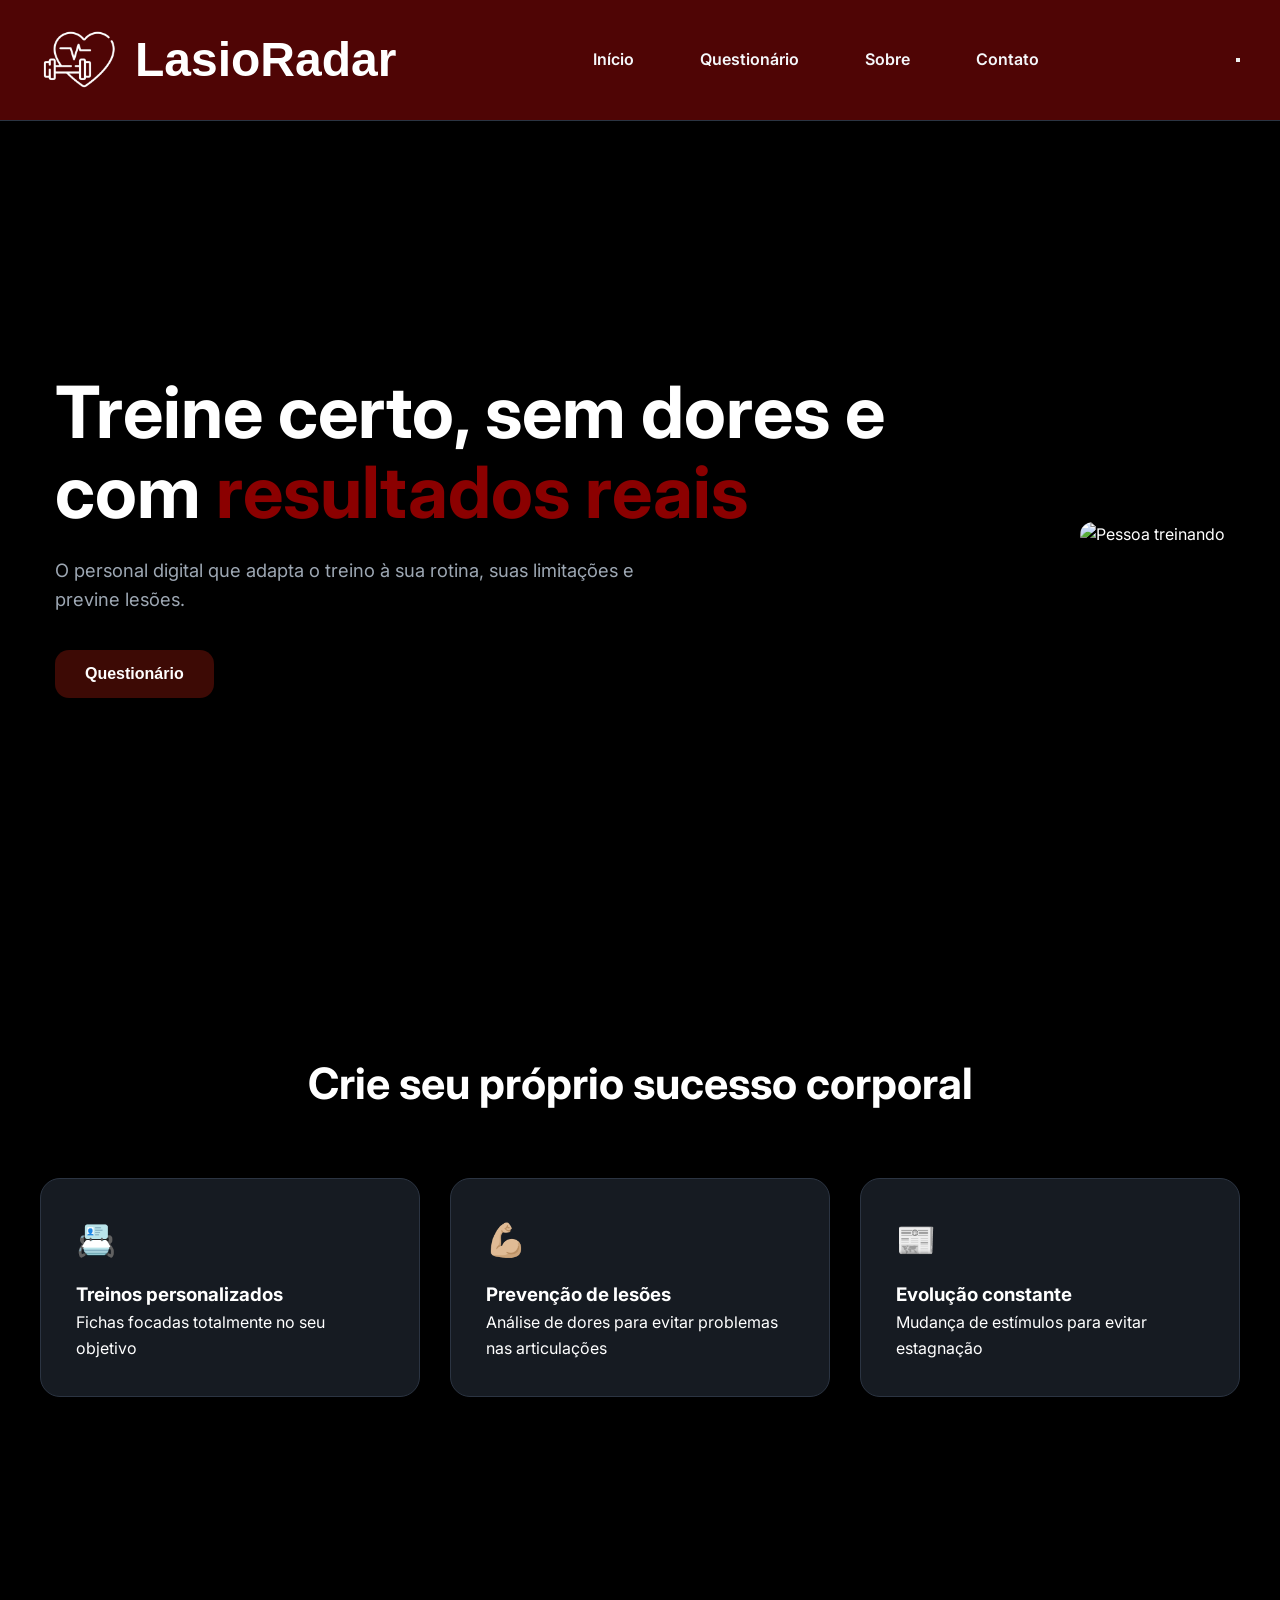
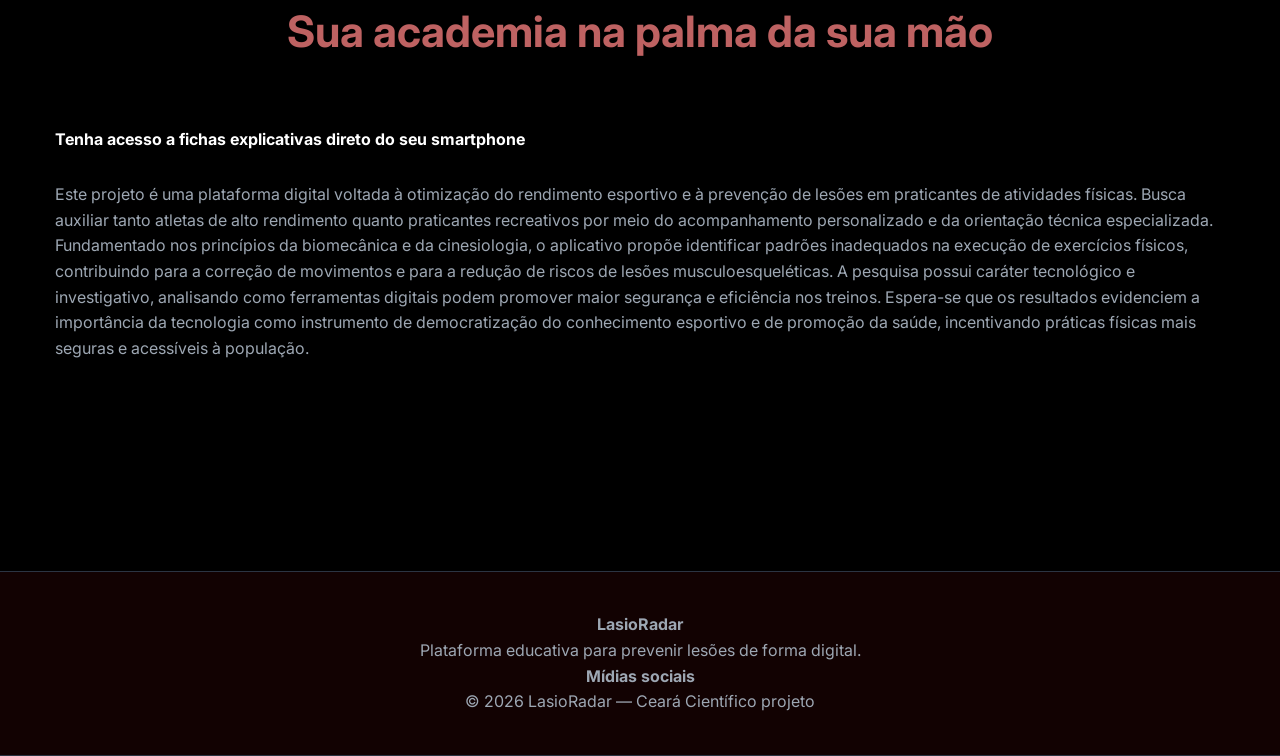
==== LasioRadar-main/index.html @ 0fb5a9ec "Add files via upload" ====
<!DOCTYPE html>
<html lang="pt-br">
<head>
    <meta charset="UTF-8">
    <meta name="viewport" content="width=device-width, initial-scale=1.0">
    <title>LasioRadar</title>

    <link rel="stylesheet" href="style.css">
</head>

<body>

    <!-- HEADER -->

    <header class="cabecalho">
        <div class="Logo">
            <img src="img/logo_Tema_Claro.png" alt="Logo LasioRadar" class="img_logo">

            <h1>LasioRadar</h1>
        </div>

        <nav class="menu">
            <a href="#inicio">Início</a>
            <a href="#Questionário">Questionário</a>
            <a href="#sobre">Sobre</a>
            <a href="#contato">Contato</a>
        </nav>
       <button id="toggleTema" class="btn_tema">  </button>
    </header>

    <!-- MAIN -->

    <main>

        <!-- HERO -->

        <section id="inicio" class="hero">
            <div class="conteudo_hero">
                <h1>
                    Treine certo, sem dores e com
                    <span>resultados reais</span>
                </h1>

                <p>
                    O personal digital que adapta o treino à sua rotina,
                    suas limitações e previne lesões.
                </p>
                 <a href="LaioRadarQuestionario/index_ques.html" >
                <button id="Questionário" class="Primeiro_botao">
                    Questionário
                </button>
                     </a>
            </div>

            <div class="Img_destaque">

                <img
                    src="https://i.pinimg.com/1200x/33/52/d9/3352d9e9a123a36612049253e9c98eac.jpg"
                    alt="Pessoa treinando"
                >

            </div>

        </section>

        <!-- SOBRE -->

        <section id="sobre" class="secao_servicos">
            <h2>Crie seu próprio sucesso corporal</h2>
            <div class="grid_3_colunas">
                <div class="card">
                    <span class="icone">📇</span>
                    <h3>Treinos personalizados</h3>
                    <p> Fichas focadas totalmente no seu objetivo</p>
                </div>

                <div class="card">
                    <span class="icone">💪🏼</span>
                    <h3>Prevenção de lesões</h3>
                    <p>Análise de dores para evitar problemas nas articulações</p>
                </div>

                <div class="card">
                    <span class="icone">📰</span>
                    <h3>Evolução constante</h3>
                    <p>Mudança de estímulos para evitar estagnação</p>
                </div>
            </div>
        </section>

        <!-- SOBRE -->

        <section class="secao_sobre">
            <!-- <div class="img_app">
                <img src="img/logo_Tema_Claro.png" alt="Logo"> </div> -->

            <div class="txt_sobre">
                <h2>
                    Sua academia na palma da sua mão
                </h2>
                <h4> Tenha acesso a fichas explicativas direto do seu smartphone </h4>
                <P>Este projeto é uma plataforma digital voltada à otimização do rendimento esportivo e à prevenção de lesões em praticantes de atividades físicas. Busca auxiliar tanto atletas de alto rendimento quanto praticantes recreativos por meio do acompanhamento personalizado e da orientação técnica especializada. Fundamentado nos princípios da biomecânica e da cinesiologia, o aplicativo propõe identificar padrões inadequados na execução de exercícios físicos, contribuindo para a correção de movimentos e para a redução de riscos de lesões musculoesqueléticas. A pesquisa possui caráter tecnológico e investigativo, analisando como ferramentas digitais podem promover maior segurança e eficiência nos treinos. Espera-se que os resultados evidenciem a importância da tecnologia como instrumento de democratização do conhecimento esportivo e de promoção da saúde, incentivando práticas físicas mais seguras e acessíveis à população.</P>
            </div>
        </section>

        <!-- DEPOIMENTOS -->

       
    </main>

    <!-- FOOTER -->

    <footer id="contato" class="footer">
        <div class="coluna_rodape">
            <h4>LasioRadar</h4>
            <p>
                Plataforma educativa para prevenir lesões de forma digital.
            </p>
        </div>
        <div class="coluna_rodape">
            <h4>Mídias sociais</h4>
            <!-- <p> Instagram • YouTube • TikTok </p> -->
        </div>
        <p>
            © 2026 LasioRadar — Ceará Científico projeto
        </p>
       

    </footer>
 <script src="script.js"></script>
</body>
</html>
---- LasioRadar-main/style.css ----
@import url('https://fonts.googleapis.com/css2?family=Inter:wght@400;500;600;700&display=swap');

*{
    margin: 0;
    padding: 0;
    box-sizing: border-box;
}

html{
    scroll-behavior: smooth;
}

:root{

    --cor-fundo: #000000;
    --cor-card: #161b22;
    --cor-card-hover: #1f2630;

    --cor-texto: #ffffff;
    --cor-texto-sec: #9da7b3;

    --cor-primaria: #88090994;
    --cor-primaria-hover: #0052cc;

    --cor-acento: #d4ff00;

    --cor-borda: #2b3442;

    --sombra: 0 10px 30px rgba(0,0,0,0.25);
    --cor-footer:#1d0404a4;

    --radius: 20px;
    
}
.light_mode{

    --cor-fundo: #f8f7eb;
    --cor-card: #ffffff;
    --cor-card-hover: #eef1f5;

    --cor-texto: #121826;
    --cor-texto-sec: #5d6775;

    --cor-primaria: #db484862;
    --cor-primaria-hover: #003ea8;

    --cor-acento: #84cc16;

    --cor-borda: #d7dce3;
}
.botao_tema{

    background: var(--cor-card);

    color: var(--cor-texto);

    border: 1px solid var(--cor-borda);

    width: 50px;
    height: 50px;
    border-radius: 50%;
    cursor: pointer;
    font-size: 1.2rem;
    transition: .3s ease;
}

.botao_tema:hover{
    transform: rotate(10deg) scale(1.05);
    background: var(--cor-primaria);
    color: var(--cor-primaria-hover);
}


body{
    font-family: 'Inter', sans-serif;
    background: var(--cor-fundo);
    color: var(--cor-texto);
    line-height: 1.6;
    overflow-x: hidden;
}

/* HEADER */

.cabecalho{

    width: 100%;
    display: flex;
    justify-content: space-between;
    align-items: center;
    padding: 20px 40px;
    position: sticky;
    top: 0;
    z-index: 999;
    background:var(--cor-primaria);
    backdrop-filter: blur(14px);
    border-bottom: 1px solid var(--cor-borda);
}

/* LOGO */

.Logo{
    display: flex;
    align-items: center;

    gap: 15px;
}

.Logo h1{
    font-size: 3rem;
    font-family:'Franklin Gothic Medium', 'Arial Narrow', Arial, sans-serif;
}

.img_logo{
    width: 80px;
    height: 80px;
}

/* NAVBAR */

.menu{
    display: flex;
    align-items: center;
    gap: 30px;
    padding: 10px;
    /* backdrop-filter: blur(14px); */
}

.menu a{
    text-decoration: none;
    color: #f5f7fa;
    font-weight: 600;
    padding: 12px 18px;
    border-radius: 14px;
    transition: .3s ease;
}

.menu a:hover{
    background: #880808;
    color: white;
    transform: translateY(-2px);
}

/* HERO */

.hero{
    min-height: 92vh;
    max-width: 1250px;
    margin: 0 auto;
    padding: 80px 40px;
    display: flex;
    justify-content: space-between;
    align-items: center;
    gap: 60px;
}

.conteudo_hero{
    flex: 1;
}

.conteudo_hero h1{
    font-size: 4.5rem;
    line-height: 1.1;
    margin-bottom: 25px;
}

.conteudo_hero span{
    color: #8B0000;
}

.conteudo_hero p{
    font-size: 1.15rem;
    color: var(--cor-texto-sec);
    margin-bottom: 35px;
    max-width: 620px;
}

/* BOTÃO */

.Primeiro_botao{
    border: none;
    background: #3d0a05;
    color: white;
    padding: 15px 30px;
    border-radius: 14px;
    font-size: 1rem;
    font-weight: 700;
    cursor: pointer;
    transition: .3s ease;
}

.Primeiro_botao:hover{
    background: #ac746c;

    transform: translateY(-3px);
}

/* IMAGEM HERO */

.Img_destaque img{
    width: 420px;
    max-width: 100%;
    border-radius: 24px;
    object-fit: cover;
    box-shadow: var(--sombra);
    transition: .3s ease;
}

.Img_destaque img:hover{
    transform: scale(1.03);
}

/* SECTIONS */

section{
    padding: 100px 40px;
}

section h2{
    text-align: center;
    font-size: 2.7rem;
    margin-bottom: 60px;
}

/* GRID */

.grid_3_colunas{
    display: grid;
    grid-template-columns: repeat(auto-fit,minmax(280px,1fr));
    gap: 30px;
    max-width: 1250px;
    margin: 0 auto;
}

/* CARDS */

.card{
    background: var(--cor-card);
    border: 1px solid var(--cor-borda);
    border-radius: var(--radius);
    padding: 35px;
    transition: .3s ease;
}

.card:hover{
    transform: translateY(-8px);
    background: var(--cor-card-hover);
}

.icone{
    font-size: 2rem;
    display: block;
    margin-bottom: 15px;
}

/* SOBRE APP */

.secao_sobre{
    display:flex;
    justify-content: space-between;
    align-items: center;
    gap: 60px;
    max-width: 1250px;
    margin: 0 auto;
}

.img_app img{
    width: 100px;
    border-radius: 24px;
    box-shadow: var(--sombra);
}

.txt_sobre{
    flex: 1;
}

.txt_sobre h2{
    color: #be6262;
}

.txt_sobre p{
    margin: 30px 0;
    color: var(--cor-texto-sec);
}

/* FOOTER */

.footer{
    margin-top: 80px;
    background: var(--cor-footer);
    border-top: 1px solid var(--cor-borda);
    padding: 40px;
    backdrop-filter: blur(14px);
    text-align: center;
    color: var(--cor-texto-sec);
    border-bottom: 1px solid var(--cor-borda);

}

/* RESPONSIVO */

@media(max-width: 950px){

    .cabecalho{
        flex-direction: column;
        gap: 25px;
    }

    .hero{
        flex-direction: column;
        text-align: center;
    }

    .conteudo_hero p{
        margin-inline: auto;
    }

    .secao_sobre{
        flex-direction: column;
        text-align: center;
    }

    .conteudo_hero h1{
        font-size: 3rem;
    }
}

@media(max-width: 650px){

    .cabecalho{
        padding: 20px;
    }

    .menu{
        flex-wrap: wrap;
        justify-content: center;
    }

    .hero{
        padding: 70px 20px;
    }

    section{
        padding: 80px 20px;
    }

    .conteudo_hero h1{
        font-size: 2.4rem;
    }

    .Primeiro_botao{
        width: 100%;
    }
}
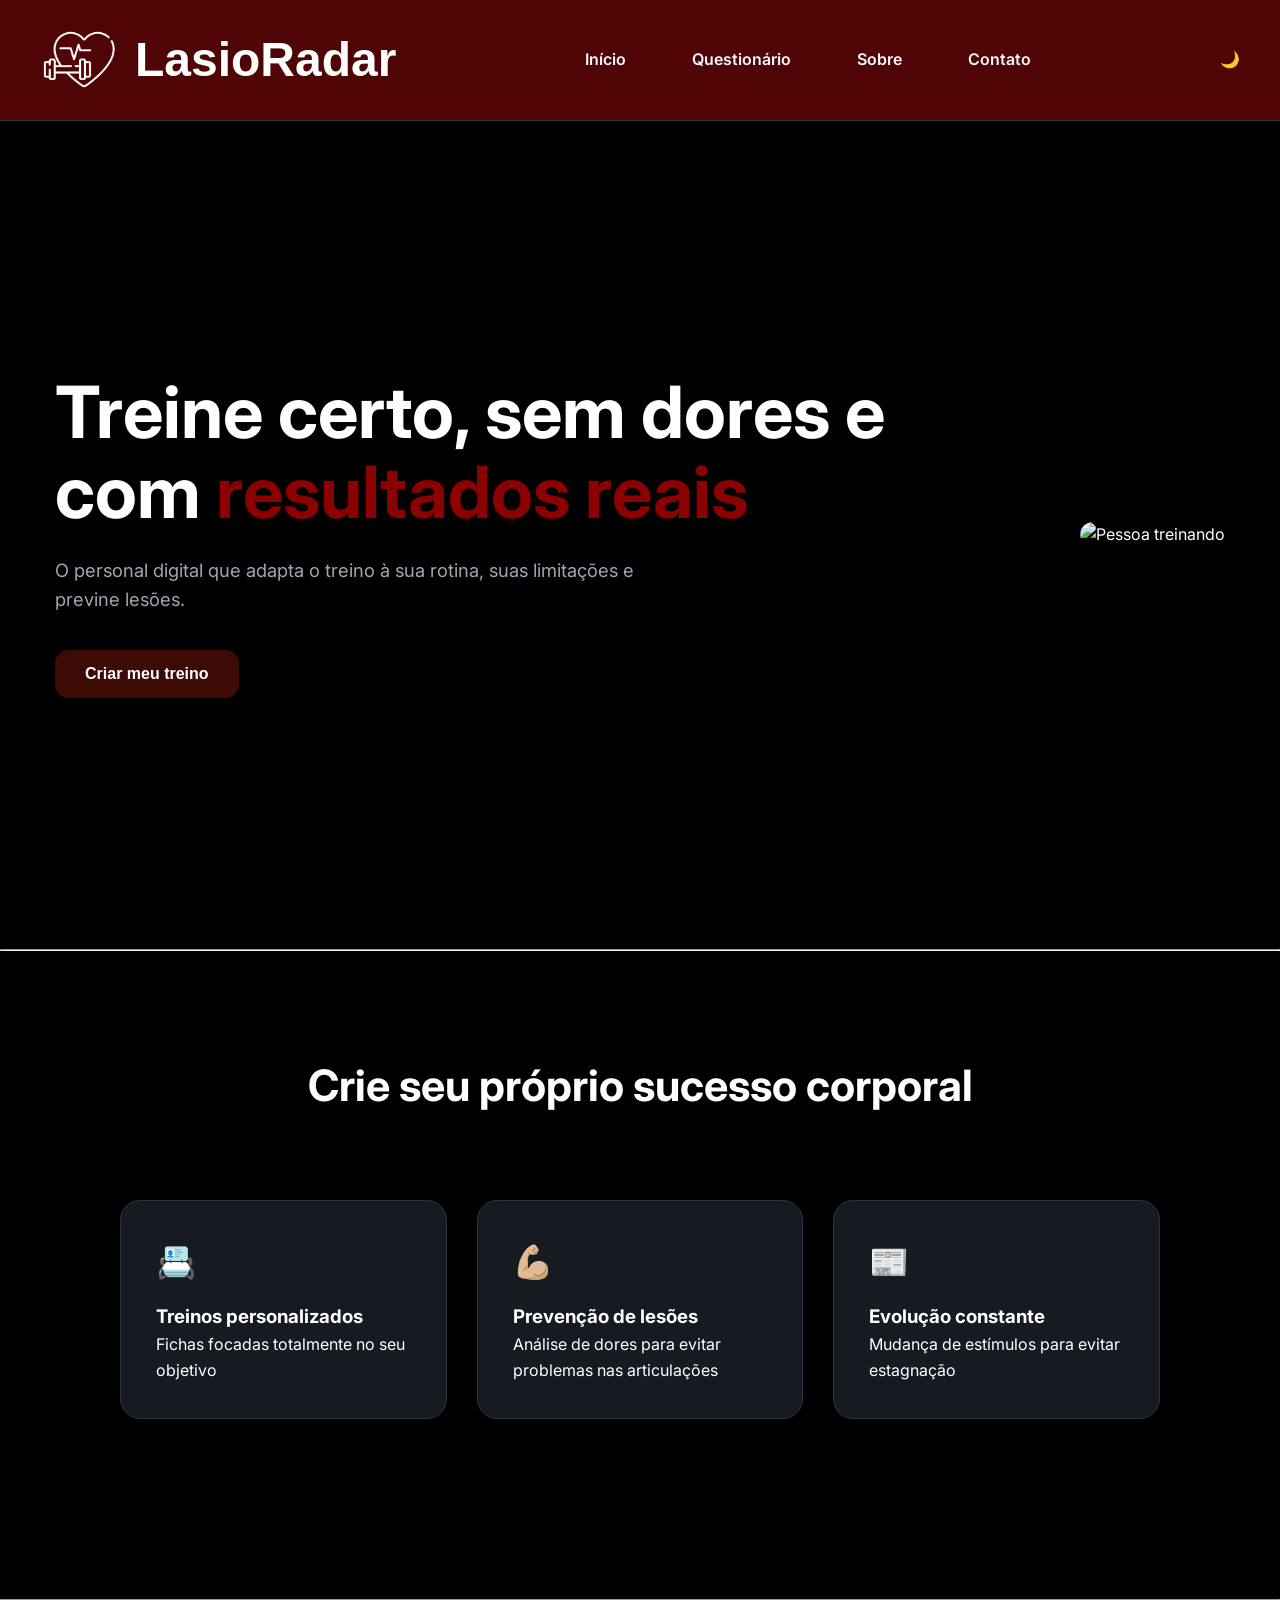
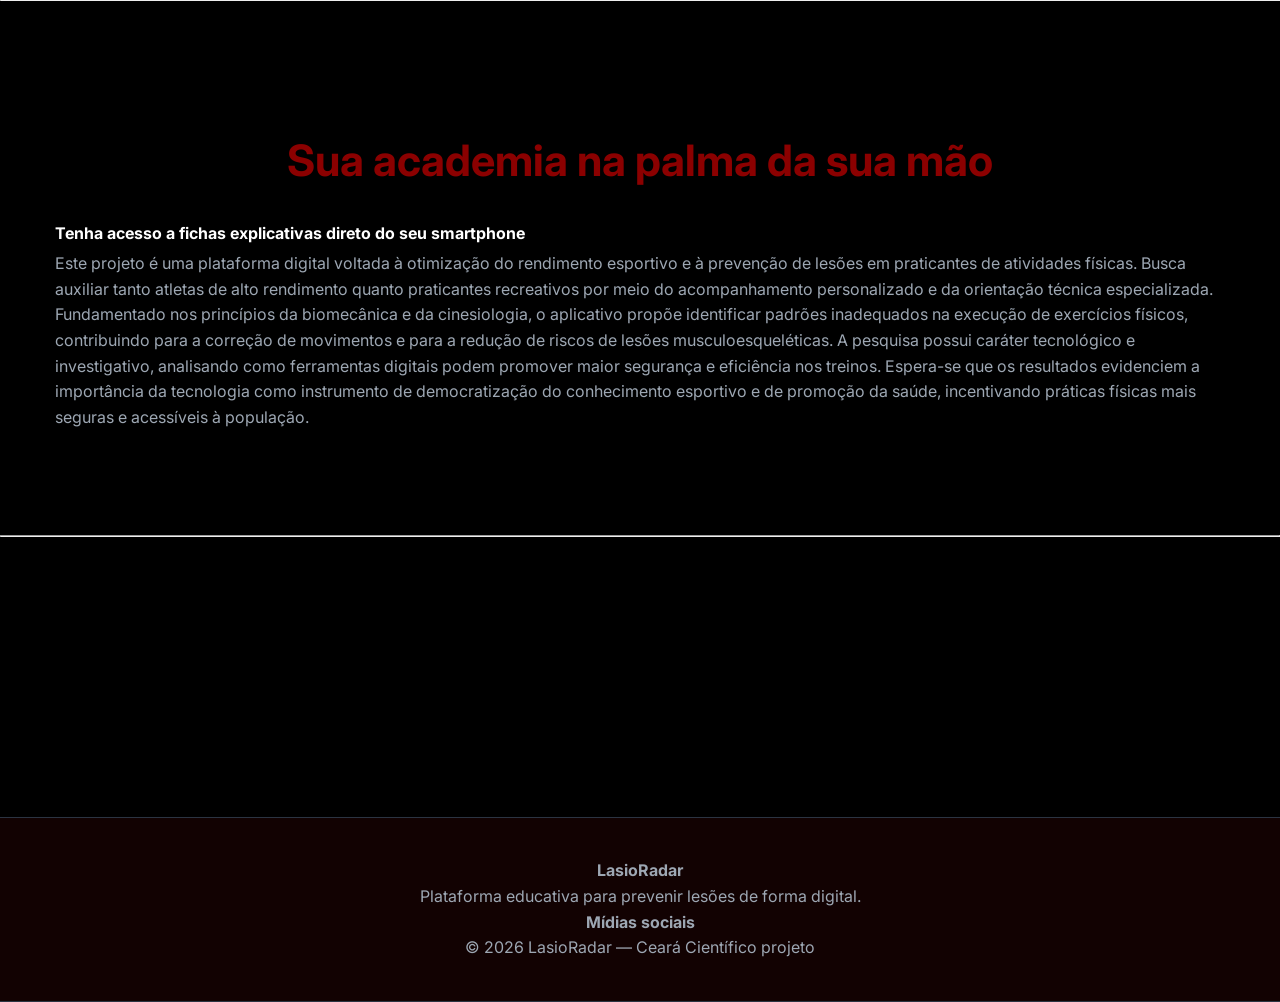
==== commit 9055268f: "Add files via upload" ====
--- a/LasioRadar-main/index.html
+++ b/LasioRadar-main/index.html
@@ -4,18 +4,15 @@
     <meta charset="UTF-8">
     <meta name="viewport" content="width=device-width, initial-scale=1.0">
     <title>LasioRadar</title>
-
     <link rel="stylesheet" href="style.css">
 </head>
 
 <body>
 
     <!-- HEADER -->
-
     <header class="cabecalho">
         <div class="Logo">
             <img src="img/logo_Tema_Claro.png" alt="Logo LasioRadar" class="img_logo">
-
             <h1>LasioRadar</h1>
         </div>
 
@@ -25,7 +22,7 @@
             <a href="#sobre">Sobre</a>
             <a href="#contato">Contato</a>
         </nav>
-       <button id="toggleTema" class="btn_tema">  </button>
+       <a id="toggleTema" class="btn_tema">🌙</a>
     </header>
 
     <!-- MAIN -->
@@ -40,28 +37,23 @@
                     Treine certo, sem dores e com
                     <span>resultados reais</span>
                 </h1>
-
                 <p>
                     O personal digital que adapta o treino à sua rotina,
                     suas limitações e previne lesões.
                 </p>
                  <a href="LaioRadarQuestionario/index_ques.html" >
                 <button id="Questionário" class="Primeiro_botao">
-                    Questionário
+                    Criar meu treino
                 </button>
                      </a>
             </div>
-
             <div class="Img_destaque">
-
                 <img
                     src="https://i.pinimg.com/1200x/33/52/d9/3352d9e9a123a36612049253e9c98eac.jpg"
-                    alt="Pessoa treinando"
-                >
-
+                    alt="Pessoa treinando">
             </div>
-
         </section>
+        <hr>
 
         <!-- SOBRE -->
 
@@ -87,7 +79,7 @@
                 </div>
             </div>
         </section>
-
+        <hr>
         <!-- SOBRE -->
 
         <section class="secao_sobre">
@@ -102,8 +94,14 @@
                 <P>Este projeto é uma plataforma digital voltada à otimização do rendimento esportivo e à prevenção de lesões em praticantes de atividades físicas. Busca auxiliar tanto atletas de alto rendimento quanto praticantes recreativos por meio do acompanhamento personalizado e da orientação técnica especializada. Fundamentado nos princípios da biomecânica e da cinesiologia, o aplicativo propõe identificar padrões inadequados na execução de exercícios físicos, contribuindo para a correção de movimentos e para a redução de riscos de lesões musculoesqueléticas. A pesquisa possui caráter tecnológico e investigativo, analisando como ferramentas digitais podem promover maior segurança e eficiência nos treinos. Espera-se que os resultados evidenciem a importância da tecnologia como instrumento de democratização do conhecimento esportivo e de promoção da saúde, incentivando práticas físicas mais seguras e acessíveis à população.</P>
             </div>
         </section>
+            <hr>
 
-        <!-- DEPOIMENTOS -->
+    <!-- FICHAS -->
+
+    <section class="secao_fichas">
+        <div class=""></div>
+    </section>
+
 
        
     </main>
--- a/LasioRadar-main/style.css
+++ b/LasioRadar-main/style.css
@@ -15,50 +15,36 @@
     --cor-fundo: #000000;
     --cor-card: #161b22;
     --cor-card-hover: #1f2630;
-
     --cor-texto: #ffffff;
     --cor-texto-sec: #9da7b3;
-
     --cor-primaria: #88090994;
-    --cor-primaria-hover: #0052cc;
-
+    --cor-primaria-hover: #310000;
     --cor-acento: #d4ff00;
-
     --cor-borda: #2b3442;
-
     --sombra: 0 10px 30px rgba(0,0,0,0.25);
     --cor-footer:#1d0404a4;
-
     --radius: 20px;
     
 }
 .light_mode{
-
     --cor-fundo: #f8f7eb;
     --cor-card: #ffffff;
     --cor-card-hover: #eef1f5;
-
     --cor-texto: #121826;
     --cor-texto-sec: #5d6775;
-
     --cor-primaria: #db484862;
     --cor-primaria-hover: #003ea8;
-
     --cor-acento: #84cc16;
-
     --cor-borda: #d7dce3;
 }
 .botao_tema{
 
     background: var(--cor-card);
-
     color: var(--cor-texto);
-
     border: 1px solid var(--cor-borda);
-
-    width: 50px;
+    width: 80px;
     height: 50px;
-    border-radius: 50%;
+    border-radius: 75%;
     cursor: pointer;
     font-size: 1.2rem;
     transition: .3s ease;
@@ -101,7 +87,6 @@
 .Logo{
     display: flex;
     align-items: center;
-
     gap: 15px;
 }
 
@@ -189,15 +174,15 @@
 }
 
 .Primeiro_botao:hover{
-    background: #ac746c;
-
+    background: var(--cor-primaria-hover);
     transform: translateY(-3px);
 }
 
 /* IMAGEM HERO */
 
 .Img_destaque img{
-    width: 420px;
+    width: 740px;
+    height: 440px;
     max-width: 100%;
     border-radius: 24px;
     object-fit: cover;
@@ -228,7 +213,7 @@
     grid-template-columns: repeat(auto-fit,minmax(280px,1fr));
     gap: 30px;
     max-width: 1250px;
-    margin: 0 auto;
+    margin: 80px;
 }
 
 /* CARDS */
@@ -274,13 +259,18 @@
 }
 
 .txt_sobre h2{
-    color: #be6262;
+    color: #8B0000;
+    margin: 25px;
+
 }
 
 .txt_sobre p{
-    margin: 30px 0;
+    margin: 5px 0;
     color: var(--cor-texto-sec);
 }
+
+/* FICHAS */
+
 
 /* FOOTER */
 
